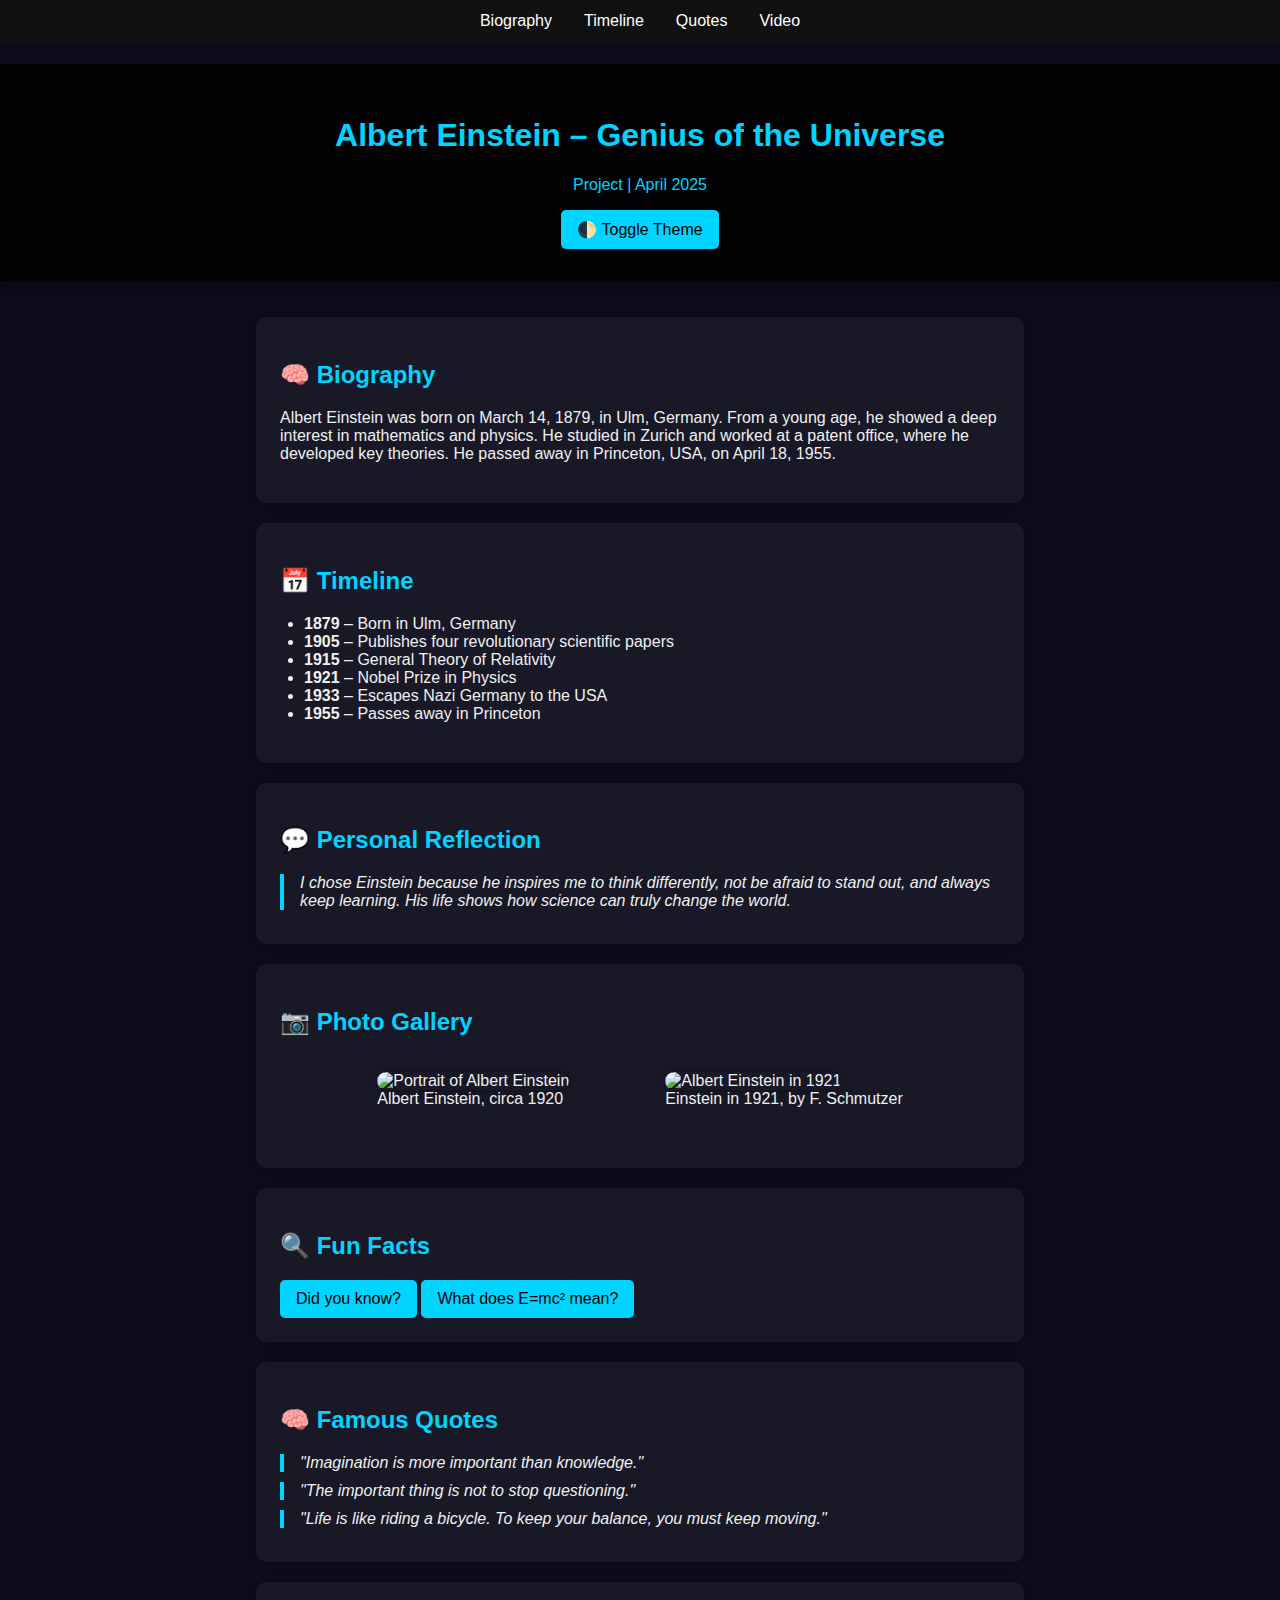
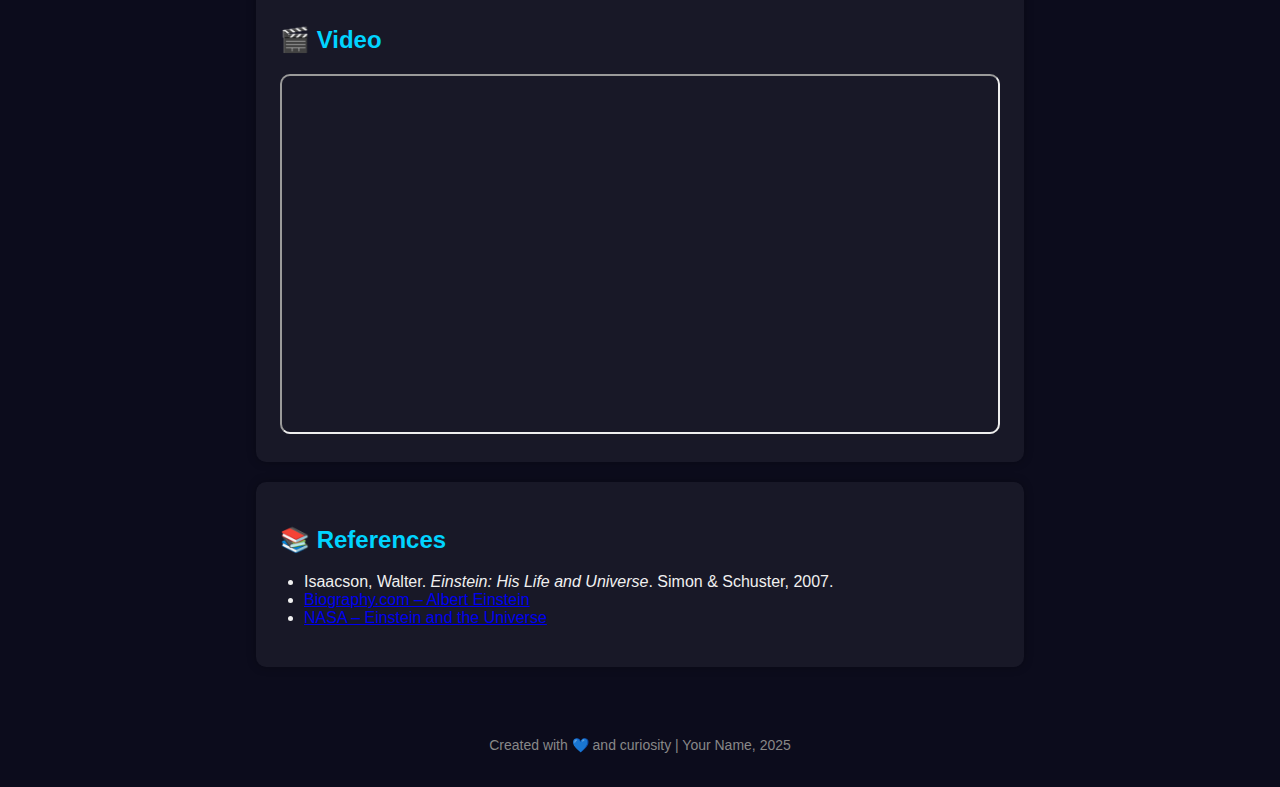
==== index.html @ 259f3e19 "Update and rename einstein.html to index.html" ====
<!DOCTYPE html>
<html lang="en">
<head>
  <meta charset="UTF-8">
  <meta name="viewport" content="width=device-width, initial-scale=1.0">
  <meta name="description" content="A student project exploring Albert Einstein's life, contributions, and legacy.">
  <meta name="keywords" content="Albert Einstein, physics, relativity, biography, science">
  <meta name="author" content="Your Name">
  <!-- Open Graph / Twitter Card -->
  <meta property="og:title" content="Albert Einstein – Genius of the Universe">
  <meta property="og:description" content="A student project about Albert Einstein's life and contributions.">
  <meta property="og:image" content="https://upload.wikimedia.org/wikipedia/commons/d/d3/Albert_Einstein_Head.jpg">
  <meta property="og:url" content="https://your-site.com/einstein">
  <meta name="twitter:card" content="summary_large_image">
  <!-- Preload critical assets -->
  <link rel="preload" href="styles.css" as="style">
  <link rel="stylesheet" href="styles.css">
  <title>Albert Einstein – Genius of the Universe</title>
  <!-- Structured Data -->
  <script type="application/ld+json">
  {
    "@context": "https://schema.org",
    "@type": "WebPage",
    "name": "Albert Einstein – Genius of the Universe",
    "description": "A student project exploring Albert Einstein's life, contributions, and legacy.",
    "author": {
      "@type": "Person",
      "name": "Your Name"
    },
    "about": {
      "@type": "Person",
      "name": "Albert Einstein",
      "birthDate": "1879-03-14",
      "deathDate": "1955-04-18",
      "nationality": "German"
    }
  }
  </script>
</head>
<body>
  <nav aria-label="Main navigation">
    <a href="#bio">Biography</a>
    <a href="#timeline">Timeline</a>
    <a href="#quotes">Quotes</a>
    <a href="#video">Video</a>
  </nav>

  <header id="main-header">
    <h1>Albert Einstein – Genius of the Universe</h1>
    <p> Project | April 2025</p>
    <button type="button" id="theme-toggle" aria-label="Toggle theme">🌓 Toggle Theme</button>
  </header>

  <main>
    <section id="bio">
      <h2>🧠 Biography</h2>
      <p>Albert Einstein was born on March 14, 1879, in Ulm, Germany. From a young age, he showed a deep interest in mathematics and physics. He studied in Zurich and worked at a patent office, where he developed key theories. He passed away in Princeton, USA, on April 18, 1955.</p>
    </section>

    <section id="timeline">
      <h2>📅 Timeline</h2>
      <ul>
        <li><strong>1879</strong> – Born in Ulm, Germany</li>
        <li><strong>1905</strong> – Publishes four revolutionary scientific papers</li>
        <li><strong>1915</strong> – General Theory of Relativity</li>
        <li><strong>1921</strong> – Nobel Prize in Physics</li>
        <li><strong>1933</strong> – Escapes Nazi Germany to the USA</li>
        <li><strong>1955</strong> – Passes away in Princeton</li>
      </ul>
    </section>

    <section>
      <h2>💬 Personal Reflection</h2>
      <blockquote cite="https://www.example.com/einstein-reflection">
        I chose Einstein because he inspires me to think differently, not be afraid to stand out, and always keep learning. His life shows how science can truly change the world.
      </blockquote>
    </section>

    <section id="gallery">
      <h2>📷 Photo Gallery</h2>
      <div class="image-container" role="region" aria-label="Photo gallery">
        <figure>
          <picture>
            <source srcset="https://upload.wikimedia.org/wikipedia/commons/d/d3/Albert_Einstein_Head.jpg" type="image/webp">
            <img src="https://upload.wikimedia.org/wikipedia/commons/d/d3/Albert_Einstein_Head.jpg" alt="Portrait of Albert Einstein" loading="lazy" class="gallery-img">
          </picture>
          <figcaption>Albert Einstein, circa 1920</figcaption>
        </figure>
        <figure>
          <picture>
            <source srcset="https://upload.wikimedia.org/wikipedia/commons/thumb/e/e3/Einstein_1921_by_F_Schmutzer_-_restoration.jpg/440px-Einstein_1921_by_F_Schmutzer_-_restoration.jpg" type="image/webp">
            <img src="https://upload.wikimedia.org/wikipedia/commons/thumb/e/e3/Einstein_1921_by_F_Schmutzer_-_restoration.jpg/440px-Einstein_1921_by_F_Schmutzer_-_restoration.jpg" alt="Albert Einstein in 1921" loading="lazy" class="gallery-img">
          </picture>
          <figcaption>Einstein in 1921, by F. Schmutzer</figcaption>
        </figure>
      </div>
    </section>

    <section aria-live="polite">
      <h2>🔍 Fun Facts</h2>
      <button type="button" id="fact-toggle">Did you know?</button>
      <div id="fact" class="hidden">
        <p>Einstein was offered the presidency of Israel in 1952, but he declined.</p>
      </div>
      <button type="button" id="emc2-button">What does E=mc² mean?</button>
      <div id="emc2-explanation" class="hidden">
        <p>E = mc² means Energy equals mass times the speed of light squared, demonstrating the equivalence of mass and energy.</p>
      </div>
    </section>

    <section id="quotes">
      <h2>🧠 Famous Quotes</h2>
      <blockquote cite="https://www.example.com/einstein-quotes">"Imagination is more important than knowledge."</blockquote>
      <blockquote cite="https://www.example.com/einstein-quotes">"The important thing is not to stop questioning."</blockquote>
      <blockquote cite="https://www.example.com/einstein-quotes">"Life is like riding a bicycle. To keep your balance, you must keep moving."</blockquote>
    </section>

    <section id="video" class="video-container">
      <h2>🎬 Video</h2>
      <iframe src="https://www.youtube.com/embed/O4KEdrF2U2I" title="Documentary about Albert Einstein" allowfullscreen loading="lazy"></iframe>
    </section>

    <section id="references">
      <h2>📚 References</h2>
      <ul>
        <li>Isaacson, Walter. <em>Einstein: His Life and Universe</em>. Simon & Schuster, 2007.</li>
        <li><a href="https://www.biography.com/scientist/albert-einstein" target="_blank" rel="noopener">Biography.com – Albert Einstein</a></li>
        <li><a href="https://www.nasa.gov/einstein" target="_blank" rel="noopener">NASA – Einstein and the Universe</a></li>
      </ul>
    </section>
  </main>

  <footer>
    <p>Created with 💙 and curiosity | Your Name, 2025</p>
  </footer>

  <button type="button" id="back-to-top" aria-label="Back to top" class="hidden">⬆</button>

  <div id="lightbox" class="hidden">
    <span id="lightbox-close" role="button" aria-label="Close lightbox">×</span>
    <img id="lightbox-img" src="" alt="Enlarged image">
  </div>

  <script src="scripts.js"></script>
</body>
</html>
---- styles.css ----
/* CSS Variables for theming */
:root {
    --bg-color: #0c0c1c;
    --text-color: #f0f0f0;
    --accent-color: #00d4ff;
    --nav-bg: #111;
    --section-bg: rgba(255, 255, 255, 0.05);
    --shadow-color: rgba(0, 0, 0, 0.3);
    --hover-shadow: rgba(0, 255, 255, 0.3);
  }
  
  .light-theme {
    --bg-color: #f4f4f4;
    --text-color: #000;
    --section-bg: rgba(0, 0, 0, 0.05);
    --shadow-color: rgba(0, 0, 0, 0.1);
    --hover-shadow: rgba(0, 0, 0, 0.2);
  }
  
  /* Global styles */
  * {
    box-sizing: border-box;
  }
  
  body {
    font-family: 'Segoe UI', Arial, sans-serif;
    background: url('https://www.transparenttextures.com/patterns/stardust.png') repeat, var(--bg-color);
    color: var(--text-color);
    margin: 0;
    padding: 4rem 0 0;
    transition: background 0.5s, color 0.5s;
    scroll-behavior: smooth;
  }
  
  nav {
    position: fixed;
    top: 0;
    left: 0;
    width: 100%;
    background: var(--nav-bg);
    z-index: 1000;
    display: flex;
    justify-content: center;
    padding: 0.75rem;
  }
  
  nav a {
    color: #fff;
    margin: 0 1rem;
    text-decoration: none;
    font-size: 1rem;
  }
  
  nav a:hover, nav a:focus {
    text-decoration: underline;
    outline: none;
  }
  
  header {
    background: rgba(0, 0, 0, 0.8);
    color: var(--accent-color);
    padding: 2rem;
    text-align: center;
    box-shadow: 0 0.25rem 0.625rem var(--shadow-color);
  }
  
  main {
    max-width: 50rem;
    margin: 0 auto;
    padding: 1rem;
  }
  
  section {
    background: var(--section-bg);
    margin: 1.25rem 0;
    padding: 1.5rem;
    border-radius: 0.625rem;
    box-shadow: 0 0 0.625rem var(--shadow-color);
    transition: transform 0.3s ease, box-shadow 0.3s ease;
  }
  
  section:hover {
    transform: scale(1.01);
    box-shadow: 0 0 1.25rem var(--hover-shadow);
  }
  
  h1, h2 {
    color: var(--accent-color);
  }
  
  ul {
    padding-left: 1.5rem;
  }
  
  blockquote {
    font-style: italic;
    border-left: 0.25rem solid var(--accent-color);
    padding-left: 1rem;
    margin: 0.625rem 0;
  }
  
  .image-container {
    display: flex;
    flex-wrap: wrap;
    justify-content: center;
    gap: 1rem;
    margin: 1.25rem 0;
  }
  
  .image-container img {
    width: 100%;
    max-width: 15rem;
    border-radius: 0.625rem;
    box-shadow: 0 0 0.625rem var(--shadow-color);
  }
  
  .video-container iframe {
    width: 100%;
    max-width: 50rem;
    height: 22.5rem;
    border-radius: 0.625rem;
  }
  
  button {
    padding: 0.625rem 1rem;
    background: var(--accent-color);
    color: #000;
    border: none;
    border-radius: 0.3125rem;
    cursor: pointer;
    font-size: 1rem;
    transition: background 0.3s;
  }
  
  button:hover, button:focus {
    background: #00aabb;
    outline: none;
  }
  
  .hidden {
    display: none;
  }
  
  footer {
    text-align: center;
    padding: 1.25rem;
    color: #888;
    font-size: 0.875rem;
  }
  
  /* Responsive design */
  @media (max-width: 768px) {
    nav {
      flex-wrap: wrap;
      gap: 0.5rem;
    }
  
    nav a {
      margin: 0.5rem;
    }
  
    .video-container iframe {
      height: 15rem;
    }
  }
---- styles.css ----
/* CSS Variables for theming */
:root {
    --bg-color: #0c0c1c;
    --text-color: #f0f0f0;
    --accent-color: #00d4ff;
    --nav-bg: #111;
    --section-bg: rgba(255, 255, 255, 0.05);
    --shadow-color: rgba(0, 0, 0, 0.3);
    --hover-shadow: rgba(0, 255, 255, 0.3);
  }
  
  .light-theme {
    --bg-color: #f4f4f4;
    --text-color: #000;
    --section-bg: rgba(0, 0, 0, 0.05);
    --shadow-color: rgba(0, 0, 0, 0.1);
    --hover-shadow: rgba(0, 0, 0, 0.2);
  }
  
  /* Global styles */
  * {
    box-sizing: border-box;
  }
  
  body {
    font-family: 'Segoe UI', Arial, sans-serif;
    background: url('https://www.transparenttextures.com/patterns/stardust.png') repeat, var(--bg-color);
    color: var(--text-color);
    margin: 0;
    padding: 4rem 0 0;
    transition: background 0.5s, color 0.5s;
    scroll-behavior: smooth;
  }
  
  nav {
    position: fixed;
    top: 0;
    left: 0;
    width: 100%;
    background: var(--nav-bg);
    z-index: 1000;
    display: flex;
    justify-content: center;
    padding: 0.75rem;
  }
  
  nav a {
    color: #fff;
    margin: 0 1rem;
    text-decoration: none;
    font-size: 1rem;
  }
  
  nav a:hover, nav a:focus {
    text-decoration: underline;
    outline: none;
  }
  
  header {
    background: rgba(0, 0, 0, 0.8);
    color: var(--accent-color);
    padding: 2rem;
    text-align: center;
    box-shadow: 0 0.25rem 0.625rem var(--shadow-color);
  }
  
  main {
    max-width: 50rem;
    margin: 0 auto;
    padding: 1rem;
  }
  
  section {
    background: var(--section-bg);
    margin: 1.25rem 0;
    padding: 1.5rem;
    border-radius: 0.625rem;
    box-shadow: 0 0 0.625rem var(--shadow-color);
    transition: transform 0.3s ease, box-shadow 0.3s ease;
  }
  
  section:hover {
    transform: scale(1.01);
    box-shadow: 0 0 1.25rem var(--hover-shadow);
  }
  
  h1, h2 {
    color: var(--accent-color);
  }
  
  ul {
    padding-left: 1.5rem;
  }
  
  blockquote {
    font-style: italic;
    border-left: 0.25rem solid var(--accent-color);
    padding-left: 1rem;
    margin: 0.625rem 0;
  }
  
  .image-container {
    display: flex;
    flex-wrap: wrap;
    justify-content: center;
    gap: 1rem;
    margin: 1.25rem 0;
  }
  
  .image-container img {
    width: 100%;
    max-width: 15rem;
    border-radius: 0.625rem;
    box-shadow: 0 0 0.625rem var(--shadow-color);
  }
  
  .video-container iframe {
    width: 100%;
    max-width: 50rem;
    height: 22.5rem;
    border-radius: 0.625rem;
  }
  
  button {
    padding: 0.625rem 1rem;
    background: var(--accent-color);
    color: #000;
    border: none;
    border-radius: 0.3125rem;
    cursor: pointer;
    font-size: 1rem;
    transition: background 0.3s;
  }
  
  button:hover, button:focus {
    background: #00aabb;
    outline: none;
  }
  
  .hidden {
    display: none;
  }
  
  footer {
    text-align: center;
    padding: 1.25rem;
    color: #888;
    font-size: 0.875rem;
  }
  
  /* Responsive design */
  @media (max-width: 768px) {
    nav {
      flex-wrap: wrap;
      gap: 0.5rem;
    }
  
    nav a {
      margin: 0.5rem;
    }
  
    .video-container iframe {
      height: 15rem;
    }
  }
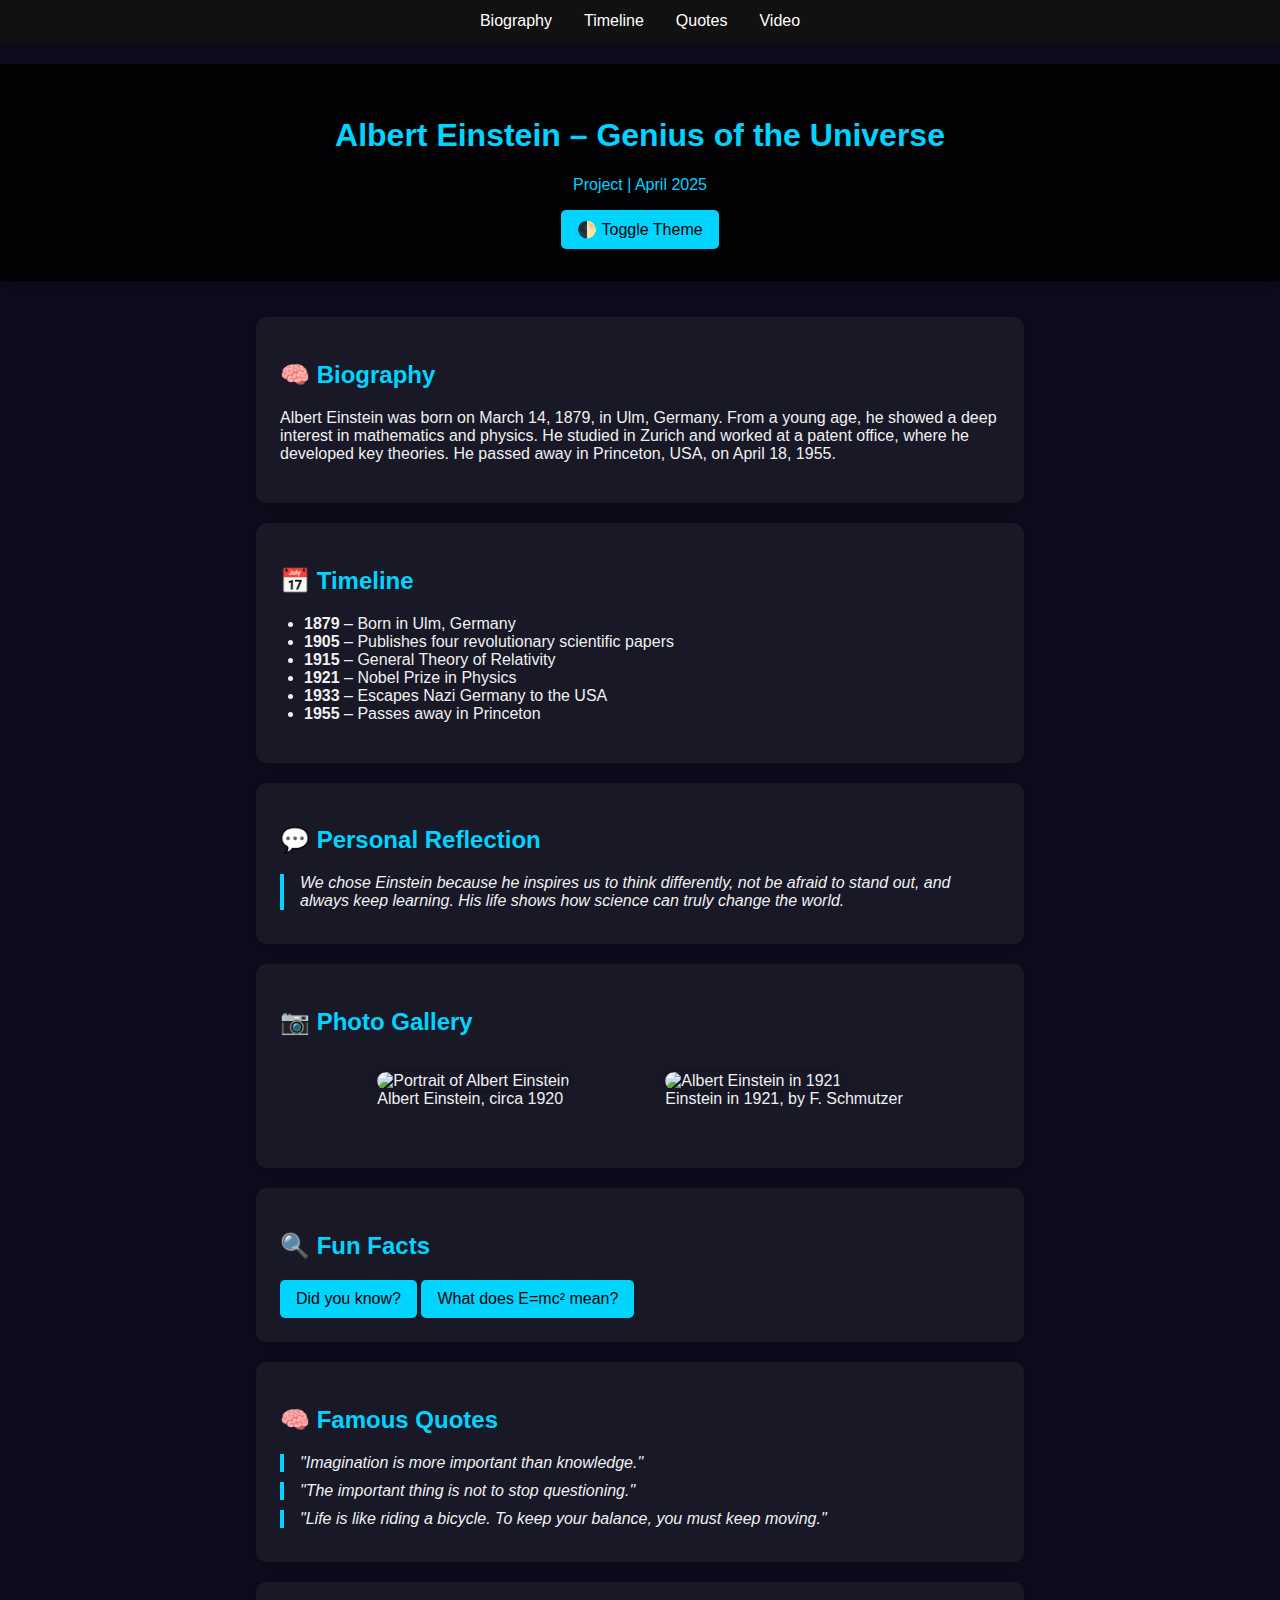
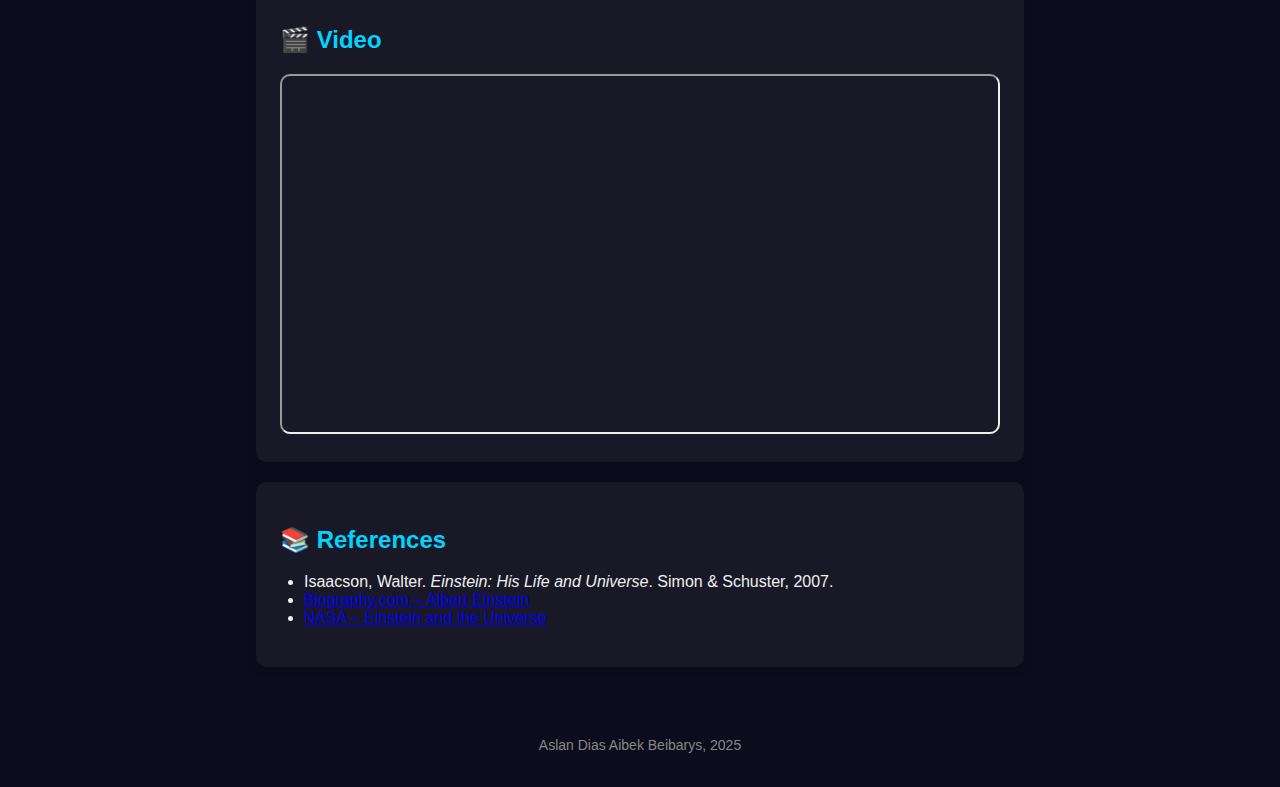
==== commit 541ecdef: "Update index.html" ====
--- a/index.html
+++ b/index.html
@@ -72,7 +72,7 @@
     <section>
       <h2>💬 Personal Reflection</h2>
       <blockquote cite="https://www.example.com/einstein-reflection">
-        I chose Einstein because he inspires me to think differently, not be afraid to stand out, and always keep learning. His life shows how science can truly change the world.
+        We chose Einstein because he inspires us to think differently, not be afraid to stand out, and always keep learning. His life shows how science can truly change the world.
       </blockquote>
     </section>
 
@@ -117,7 +117,7 @@
 
     <section id="video" class="video-container">
       <h2>🎬 Video</h2>
-      <iframe src="https://www.youtube.com/embed/O4KEdrF2U2I" title="Documentary about Albert Einstein" allowfullscreen loading="lazy"></iframe>
+      <iframe src="https://www.youtube.com/watch?v=KyjQJBDD5V4" title="Documentary about Albert Einstein" allowfullscreen loading="lazy"></iframe>
     </section>
 
     <section id="references">
@@ -131,7 +131,7 @@
   </main>
 
   <footer>
-    <p>Created with 💙 and curiosity | Your Name, 2025</p>
+    <p> Aslan Dias Aibek Beibarys, 2025</p>
   </footer>
 
   <button type="button" id="back-to-top" aria-label="Back to top" class="hidden">⬆</button>
